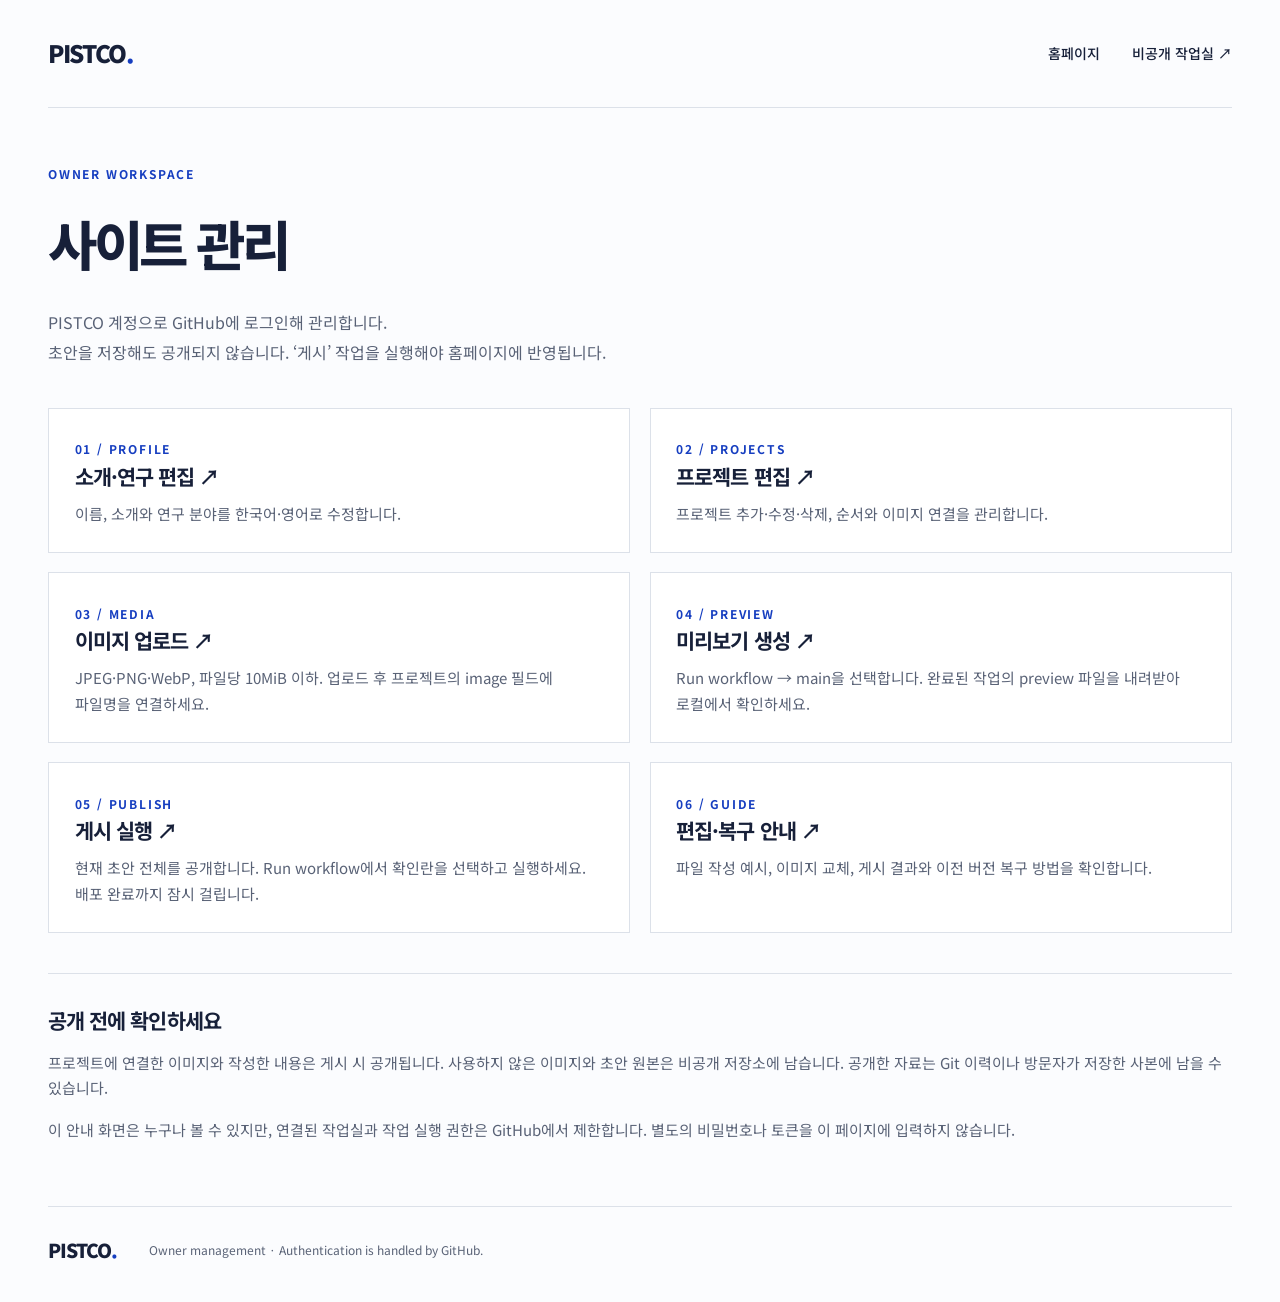
==== docs/admin/index.html @ 29a2d088 "Add owner management entrance and validated private publishing engine" ====
<!doctype html>
<html lang="ko">
<head><meta charset="utf-8"><meta name="viewport" content="width=device-width, initial-scale=1"><meta name="robots" content="noindex,nofollow"><meta name="referrer" content="no-referrer"><title>사이트 관리 — PISTCO</title><link rel="stylesheet" href="../assets/styles.css"></head>
<body>
<a class="skip-link" href="#main">본문으로 건너뛰기</a>
<header class="site-header"><a class="wordmark" href="../ko/">PISTCO<span>.</span></a><nav class="main-nav" aria-label="관리 메뉴"><a href="../ko/">홈페이지</a><a href="https://github.com/PISTCO/pistco-site-content">비공개 작업실 ↗</a></nav></header>
<main id="main" class="section-shell admin-main">
<p class="eyebrow">OWNER WORKSPACE</p><h1>사이트 관리</h1><p class="hero-description">PISTCO 계정으로 GitHub에 로그인해 관리합니다.<br>초안을 저장해도 공개되지 않습니다. ‘게시’ 작업을 실행해야 홈페이지에 반영됩니다.</p>
<div class="admin-grid">
<a class="admin-card" href="https://github.com/PISTCO/pistco-site-content/edit/main/content/profile.json"><span class="eyebrow">01 / PROFILE</span><h2>소개·연구 편집 ↗</h2><p>이름, 소개와 연구 분야를 한국어·영어로 수정합니다.</p></a>
<a class="admin-card" href="https://github.com/PISTCO/pistco-site-content/edit/main/content/projects.json"><span class="eyebrow">02 / PROJECTS</span><h2>프로젝트 편집 ↗</h2><p>프로젝트 추가·수정·삭제, 순서와 이미지 연결을 관리합니다.</p></a>
<a class="admin-card" href="https://github.com/PISTCO/pistco-site-content/upload/main/media"><span class="eyebrow">03 / MEDIA</span><h2>이미지 업로드 ↗</h2><p>JPEG·PNG·WebP, 파일당 10MiB 이하. 업로드 후 프로젝트의 image 필드에 파일명을 연결하세요.</p></a>
<a class="admin-card" href="https://github.com/PISTCO/pistco-site-content/actions/workflows/preview.yml"><span class="eyebrow">04 / PREVIEW</span><h2>미리보기 생성 ↗</h2><p>Run workflow → main을 선택합니다. 완료된 작업의 preview 파일을 내려받아 로컬에서 확인하세요.</p></a>
<a class="admin-card" href="https://github.com/PISTCO/pistco-site-content/actions/workflows/publish.yml"><span class="eyebrow">05 / PUBLISH</span><h2>게시 실행 ↗</h2><p>현재 초안 전체를 공개합니다. Run workflow에서 확인란을 선택하고 실행하세요. 배포 완료까지 잠시 걸립니다.</p></a>
<a class="admin-card" href="https://github.com/PISTCO/pistco-site-content/blob/main/README.md"><span class="eyebrow">06 / GUIDE</span><h2>편집·복구 안내 ↗</h2><p>파일 작성 예시, 이미지 교체, 게시 결과와 이전 버전 복구 방법을 확인합니다.</p></a>
</div>
<aside class="admin-note"><h2>공개 전에 확인하세요</h2><p>프로젝트에 연결한 이미지와 작성한 내용은 게시 시 공개됩니다. 사용하지 않은 이미지와 초안 원본은 비공개 저장소에 남습니다. 공개한 자료는 Git 이력이나 방문자가 저장한 사본에 남을 수 있습니다.</p><p>이 안내 화면은 누구나 볼 수 있지만, 연결된 작업실과 작업 실행 권한은 GitHub에서 제한합니다. 별도의 비밀번호나 토큰을 이 페이지에 입력하지 않습니다.</p></aside>
</main><footer class="site-footer"><a class="wordmark" href="../ko/">PISTCO<span>.</span></a><p lang="en">Owner management · Authentication is handled by GitHub.</p></footer>
</body></html>
---- docs/assets/styles.css ----
@import url('https://fonts.googleapis.com/css2?family=Noto+Sans+KR:wght@400;500;600;700;800;900&display=swap');

:root{color-scheme:light;--ink:#172039;--muted:#596276;--blue:#163ec0;--line:#dce1e9;--paper:#fbfcfe;--font:'Noto Sans KR','Malgun Gothic',system-ui,sans-serif}
*{box-sizing:border-box}
html{scroll-behavior:smooth;scroll-padding-top:2rem}
body{margin:0;background:var(--paper);color:var(--ink);font-family:var(--font);font-size:1rem;line-height:1.7;word-break:keep-all;overflow-wrap:anywhere;-webkit-font-smoothing:antialiased}
a{color:inherit;text-decoration:none}
a:focus-visible{outline:3px solid var(--blue);outline-offset:6px;border-radius:2px}
a:hover{color:var(--blue)}
p,h1,h2,h3{margin:0}
.site-header,.section-shell,.site-footer{width:min(1200px,calc(100% - 6rem));margin-inline:auto}
.site-header{min-height:108px;display:flex;align-items:center;gap:3rem;border-bottom:1px solid var(--line)}
.wordmark{font-size:1.5rem;font-weight:900;letter-spacing:-.055em;white-space:nowrap}
.wordmark span{color:var(--blue)}
.main-nav{display:flex;align-items:center;gap:2rem;margin-left:auto;font-size:.875rem;font-weight:500}
.main-nav a,.language-nav a{padding-block:.65rem}
.language-nav{display:flex;gap:.65rem;align-items:center;font-size:.875rem;font-weight:600}
.language-nav span{color:#8790a2}
.language-nav [aria-current]{color:var(--blue);text-decoration:underline;text-underline-offset:6px}
.skip-link{position:absolute;left:1rem;top:-100px;background:var(--blue);color:#fff;padding:1rem;z-index:10}
.skip-link:focus{top:1rem;color:#fff}
.hero{display:grid;grid-template-columns:minmax(0,1.7fr) minmax(260px,1fr);gap:4rem;padding-block:6.5rem 6rem;align-items:stretch}
.eyebrow{font-size:.75rem;letter-spacing:.15em;font-weight:700;color:var(--blue);margin-bottom:1.5rem}
h1{font-size:clamp(2.5rem,4.2vw,3.7rem);font-weight:800;letter-spacing:-.065em;line-height:1.3}
html[lang=en] h1{font-size:clamp(2.4rem,3.8vw,3.4rem);letter-spacing:-.05em;line-height:1.2}
.accent{color:var(--blue)}
.hero-description{margin-top:1.8rem;color:var(--muted);line-height:1.9}
.text-link{display:inline-flex;gap:2.2rem;align-items:center;margin-top:2.3rem;border-bottom:1px solid var(--ink);padding-bottom:.45rem;font-size:.875rem;font-weight:600}
.text-link span{font-size:1.3rem}
.intro-note{background:#eff3fb;border-top:3px solid var(--blue);padding:1.8rem 2rem;display:flex;flex-direction:column;justify-content:space-between;min-height:310px;gap:2rem}
.note-index,.note-bottom{font-size:.75rem;letter-spacing:.06em;color:var(--muted)}
.status{display:inline-flex;align-items:center;gap:.5rem;font-size:.875rem;color:var(--blue);font-weight:500}
.status-dot{width:6px;height:6px;background:var(--blue);border-radius:50%}
.intro-name{font-size:2.7rem;font-weight:800;letter-spacing:-.05em;margin-top:.5rem}
.note-description{font-size:.875rem;color:var(--muted);margin-top:.5rem;line-height:1.9}
.note-bottom{border-top:1px solid #d2dbed;padding-top:1.1rem}
h2{font-size:clamp(1.7rem,2.5vw,2.15rem);letter-spacing:-.045em;line-height:1.35;font-weight:700}
.research{border-top:1px solid var(--line);border-bottom:1px solid var(--line);display:grid;grid-template-columns:1fr 1.5fr;gap:3rem;padding-block:3.5rem}
.research .eyebrow,.projects .eyebrow,.links .eyebrow{margin-bottom:.8rem}
.research-description>p:first-child{font-size:1.4rem;letter-spacing:-.03em;line-height:1.6}
.muted{color:var(--muted);font-size:.9375rem}
.research-description .muted{margin-top:1rem}
.projects{padding-block:5rem 5.5rem}
.project-heading{display:flex;justify-content:space-between;align-items:flex-end;gap:2rem;margin-bottom:2.3rem}
.section-caption{font-size:.875rem;color:var(--muted);line-height:1.8}
.project-grid{display:grid;grid-template-columns:1fr 1fr;gap:2rem}
.project-cover{aspect-ratio:1.7;min-height:220px;padding:1.6rem 1.8rem;display:flex;flex-direction:column;justify-content:space-between;overflow:hidden}
.cover-blue{background:var(--blue);color:#fff}
.cover-light{background:#e5eaf3;color:#254074}
.cover-label,.cover-foot{font-size:.75rem;letter-spacing:.12em;font-weight:500}
.cover-number{font-size:clamp(4.5rem,8vw,7.5rem);font-weight:800;line-height:1.15;letter-spacing:-.075em;align-self:flex-end}
.cover-foot{border-top:1px solid currentColor;padding-top:.7rem;opacity:.8}
.card-meta{display:flex;justify-content:space-between;margin-top:1.4rem;font-size:.75rem;color:var(--muted)}
.project-card h3{font-size:1.4rem;font-weight:700;letter-spacing:-.035em;margin-top:.6rem}
.project-card>p{font-size:.9375rem;color:var(--muted);margin-top:.5rem;max-width:31rem}
.pending-label{display:inline-block;margin-top:1.2rem;font-size:.875rem;color:var(--muted);border-bottom:1px solid var(--line);padding-bottom:.3rem}
.links{border-top:1px solid var(--line);padding-block:3.5rem 4.5rem;display:grid;grid-template-columns:1.2fr 1fr;align-items:center;gap:4rem}
.links .muted{margin-top:1rem}
.github-link{display:flex;align-items:center;justify-content:space-between;gap:2rem;border-top:1px solid var(--ink);border-bottom:1px solid var(--line);padding:1.5rem 0}
.github-link>span:first-child{display:flex;flex-direction:column;gap:.2rem}
.github-link strong{font-size:1.4rem;font-weight:600}
.github-link>span>span{font-size:.875rem;color:var(--muted)}
.external-arrow{font-size:2.3rem;color:var(--blue)}
.site-footer{border-top:1px solid var(--line);padding-block:1.7rem 2.2rem;display:flex;align-items:center;gap:2rem}
.site-footer .wordmark{font-size:1.2rem}
.site-footer p{font-size:.75rem;color:var(--muted)}
.site-footer>a:last-child{margin-left:auto;font-size:.875rem}
@media(min-width:1500px){.hero{padding-block:7rem}.project-cover{aspect-ratio:1.8}}
@media(max-width:1000px){.site-header,.section-shell,.site-footer{width:calc(100% - 3rem)}.hero{gap:2rem;grid-template-columns:minmax(0,1.4fr) minmax(230px,1fr)}.intro-note{padding:1.5rem}.main-nav{gap:1.3rem}.site-header{gap:2rem}.links{gap:2rem}}
@media(max-width:720px){.site-header{flex-wrap:wrap;gap:.5rem 1rem;padding-block:1.2rem;min-height:auto}.language-nav{margin-left:auto}.main-nav{order:3;width:100%;margin:0;justify-content:space-between;gap:.5rem}.hero{grid-template-columns:1fr;padding-block:3rem;gap:2.5rem}.intro-note{min-height:260px}.hero-description{font-size:.9375rem}.research{grid-template-columns:1fr;gap:1.6rem;padding-block:2.5rem}.research-description>p:first-child{font-size:1.2rem}.projects{padding-block:3rem}.project-heading{display:block}.section-caption{margin-top:1rem}.project-grid{grid-template-columns:1fr;gap:2.5rem}.project-cover{aspect-ratio:1.55}.cover-number{font-size:6rem}.links{grid-template-columns:1fr;gap:1.8rem;padding-block:2.5rem}.site-footer{flex-wrap:wrap;gap:.6rem 1rem}.site-footer p{order:3;width:100%}.desktop-break{display:none}}
@media(prefers-reduced-motion:reduce){html{scroll-behavior:auto}}

.admin-main{padding-block:3.5rem 4rem}.admin-grid{display:grid;grid-template-columns:repeat(2,minmax(0,1fr));gap:1.2rem;margin-block:2.5rem}.admin-card{display:block;border:1px solid var(--line);padding:1.6rem;background:#fff}.admin-card h2{font-size:1.3rem;margin-bottom:.7rem}.admin-card p,.admin-note p{font-size:.9375rem;color:var(--muted)}.admin-card:hover{border-color:var(--blue)}.admin-note{border-top:1px solid var(--line);padding-top:2rem}.admin-note h2{font-size:1.3rem}.admin-note p{margin-top:1rem}.project-image{display:block;width:100%;aspect-ratio:1.7;object-fit:contain;background:#eff3fb}.project-link{display:inline-block;margin-top:1rem;text-decoration:underline;text-underline-offset:4px;font-size:.875rem}@media(max-width:720px){.admin-grid{grid-template-columns:1fr}.admin-main{padding-block:2.5rem}}
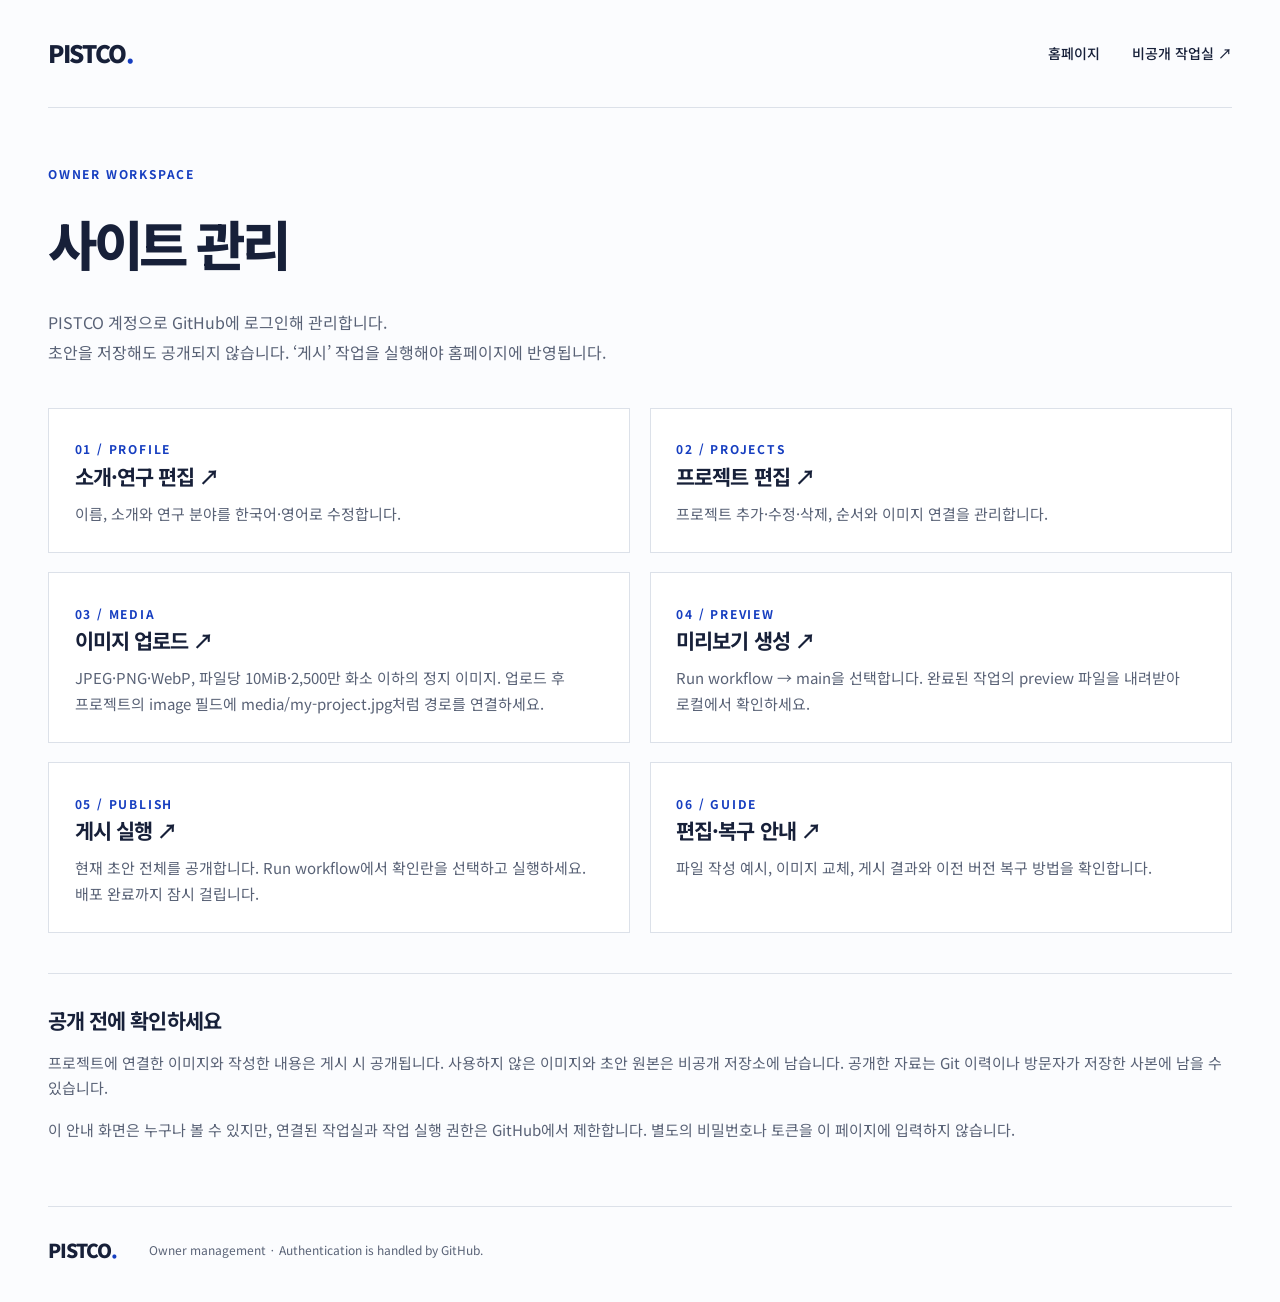
==== commit 53046bbe: "Clarify upload entry points and image requirements" ====
--- a/docs/admin/index.html
+++ b/docs/admin/index.html
@@ -9,7 +9,7 @@
 <div class="admin-grid">
 <a class="admin-card" href="https://github.com/PISTCO/pistco-site-content/edit/main/content/profile.json"><span class="eyebrow">01 / PROFILE</span><h2>소개·연구 편집 ↗</h2><p>이름, 소개와 연구 분야를 한국어·영어로 수정합니다.</p></a>
 <a class="admin-card" href="https://github.com/PISTCO/pistco-site-content/edit/main/content/projects.json"><span class="eyebrow">02 / PROJECTS</span><h2>프로젝트 편집 ↗</h2><p>프로젝트 추가·수정·삭제, 순서와 이미지 연결을 관리합니다.</p></a>
-<a class="admin-card" href="https://github.com/PISTCO/pistco-site-content/upload/main/media"><span class="eyebrow">03 / MEDIA</span><h2>이미지 업로드 ↗</h2><p>JPEG·PNG·WebP, 파일당 10MiB 이하. 업로드 후 프로젝트의 image 필드에 파일명을 연결하세요.</p></a>
+<a class="admin-card" href="https://github.com/PISTCO/pistco-site-content/upload/main/media"><span class="eyebrow">03 / MEDIA</span><h2>이미지 업로드 ↗</h2><p>JPEG·PNG·WebP, 파일당 10MiB·2,500만 화소 이하의 정지 이미지. 업로드 후 프로젝트의 image 필드에 media/my-project.jpg처럼 경로를 연결하세요.</p></a>
 <a class="admin-card" href="https://github.com/PISTCO/pistco-site-content/actions/workflows/preview.yml"><span class="eyebrow">04 / PREVIEW</span><h2>미리보기 생성 ↗</h2><p>Run workflow → main을 선택합니다. 완료된 작업의 preview 파일을 내려받아 로컬에서 확인하세요.</p></a>
 <a class="admin-card" href="https://github.com/PISTCO/pistco-site-content/actions/workflows/publish.yml"><span class="eyebrow">05 / PUBLISH</span><h2>게시 실행 ↗</h2><p>현재 초안 전체를 공개합니다. Run workflow에서 확인란을 선택하고 실행하세요. 배포 완료까지 잠시 걸립니다.</p></a>
 <a class="admin-card" href="https://github.com/PISTCO/pistco-site-content/blob/main/README.md"><span class="eyebrow">06 / GUIDE</span><h2>편집·복구 안내 ↗</h2><p>파일 작성 예시, 이미지 교체, 게시 결과와 이전 버전 복구 방법을 확인합니다.</p></a>
